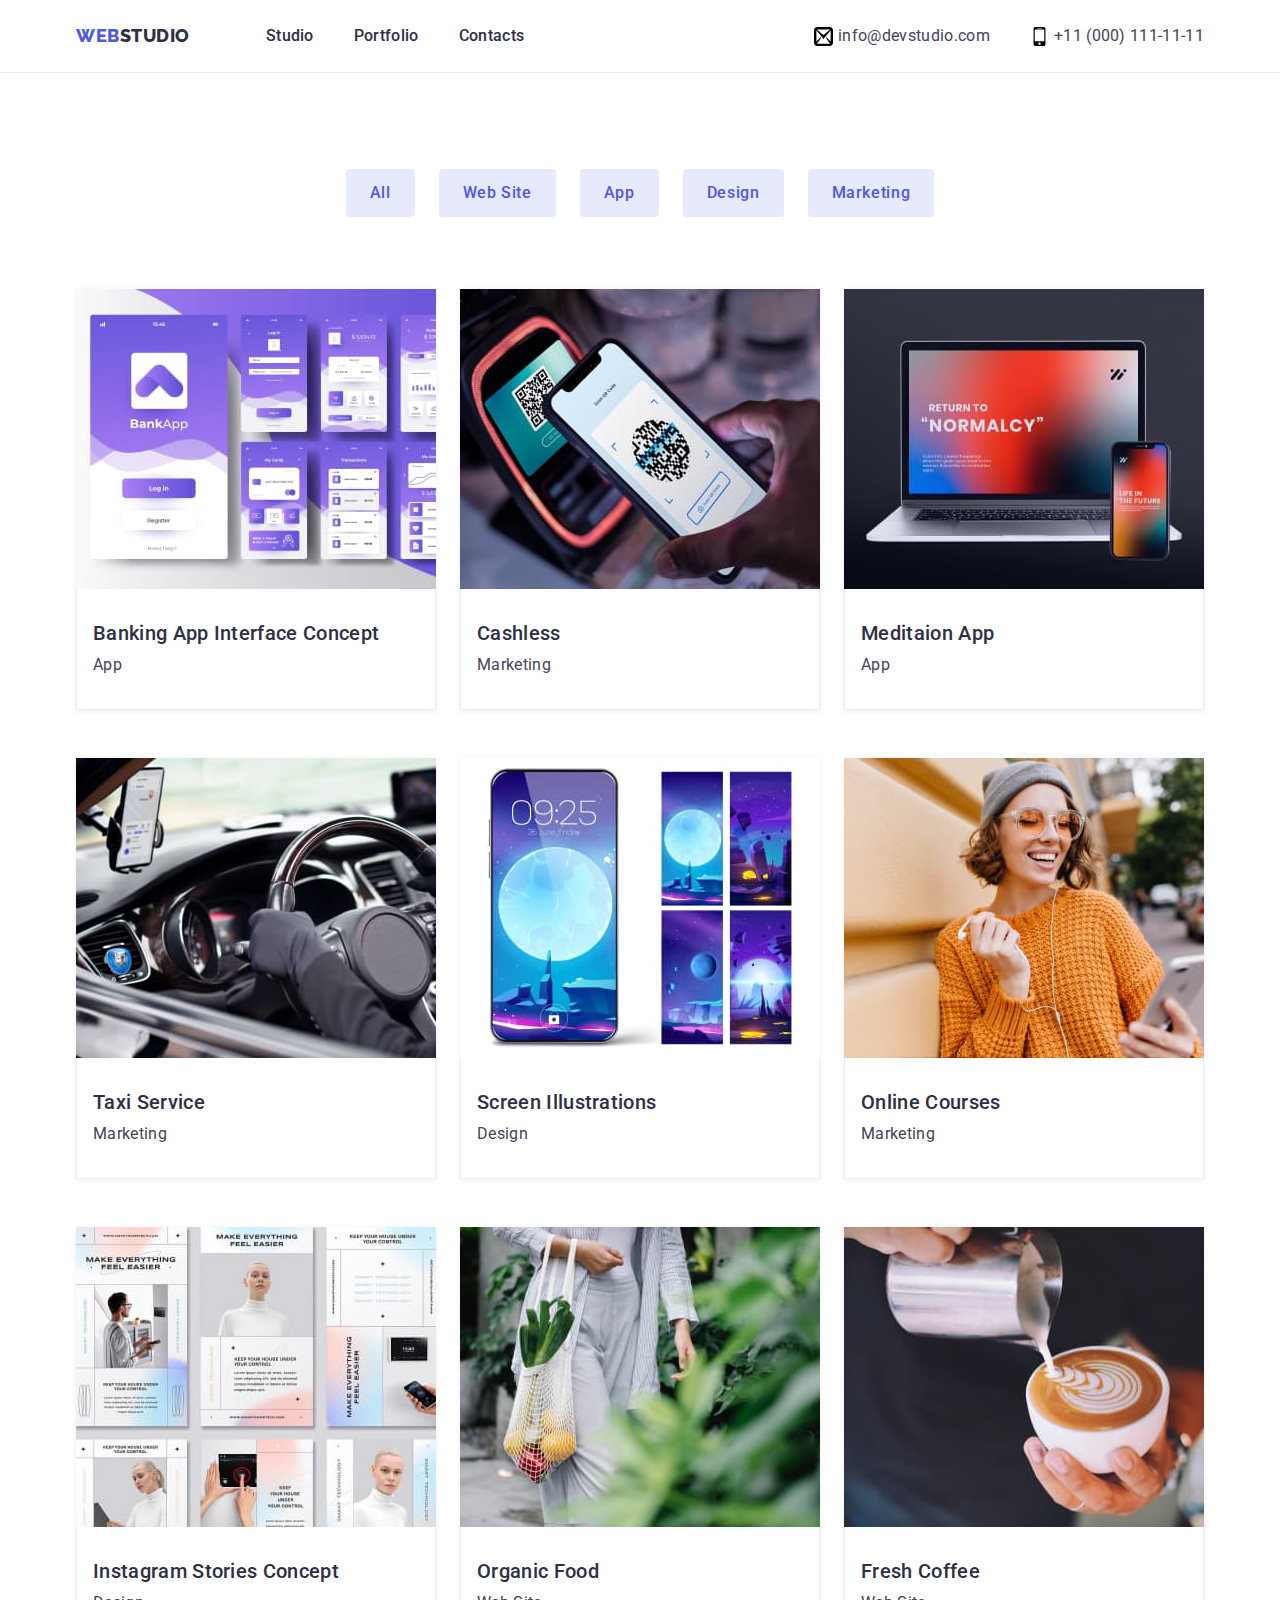
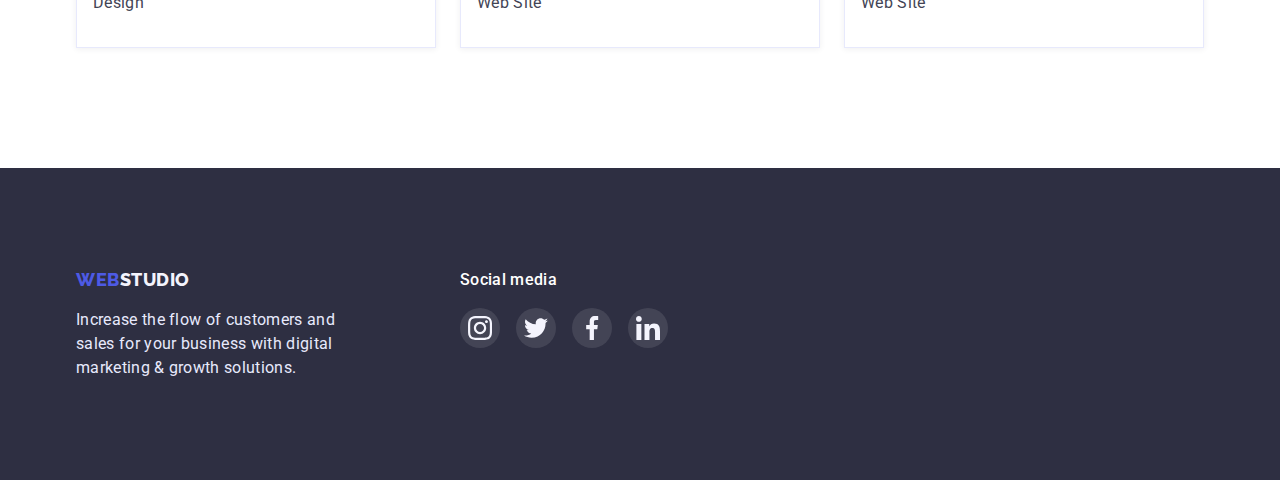
==== portfolio.html @ b141b5d0 "Initial commit" ====
<!DOCTYPE html>
<html lang="en">
  <head>
    <meta charset="UTF-8" />
    <meta http-equiv="X-UA-Compatible" content="IE=edge" />
    <meta name="viewport" content="width=device-width, initial-scale=1.0" />
    <title>Web Studio</title>
    <link rel="icon" href="./images/icon.png" />
    <link rel="preconnect" href="https://fonts.googleapis.com" />
    <link rel="preconnect" href="https://fonts.gstatic.com" crossorigin />
    <link
      href="https://fonts.googleapis.com/css2?family=Raleway:wght@800&family=Roboto:wght@400;500;700&display=swap"
      rel="stylesheet"
    />
    <link
      rel="stylesheet"
      href="https://cdnjs.cloudflare.com/ajax/libs/modern-normalize/1.1.0/modern-normalize.min.css"
    />
    <link rel="stylesheet" href="./css/style.css" />
  </head>
  <body>
    <!--  header  -->
    <header class="header">
      <div class="container header-flex">
        <a href="./index.html" class="logo link"><span>Web</span>Studio</a>
        <nav class="nav">
          <ul class="nav-items list-style">
            <li class="nav-item">
              <a class="nav-link link" href="./index.html">Studio</a>
            </li>
            <li class="nav-item">
              <a class="nav-link link" href="./portfolio.html">Portfolio</a>
            </li>
            <li class="nav-item">
              <a class="nav-link link" href="#">Contacts</a>
            </li>
          </ul>
        </nav>
        <ul class="contacts-items list-style">
          <li class="contacts-item">
            <a
              class="contacts-link link mail"
              href="mailto:info@devstudio.com"
              target="_blank"
              rel=" noopener , nofollow , noreferrer"
            >
              <svg width="19" height="19">
                <use href="./images/icons.svg#icon-contact-mail"></use>
              </svg>
              info@devstudio.com
            </a>
          </li>
          <li class="contacts-item">
            <a class="contacts-link link" href="tel:+110001111111">
              <svg width="19" height="19">
                <use href="./images/icons.svg#icon-contact-mobile"></use>
              </svg>
              +11 (000) 111-11-11
            </a>
          </li>
        </ul>
      </div>
    </header>
    <main>
      <!--  portfolio  -->
      <section class="portfolio">
        <div class="container">
          <h1 class="portfolio-titel" hidden>Portfolio</h1>
          <ul class="portfolio-filter-items list-style">
            <li class="portfolio-filter-item">
              <button class="portfolio-btn basic-btn" type="button">All</button>
            </li>
            <li class="portfolio-filter-item">
              <button class="portfolio-btn basic-btn" type="button">
                Web Site
              </button>
            </li>
            <li class="portfolio-filter-item">
              <button class="portfolio-btn basic-btn" type="button">App</button>
            </li>
            <li class="portfolio-filter-item">
              <button class="portfolio-btn basic-btn" type="button">
                Design
              </button>
            </li>
            <li class="portfolio-filter-item">
              <button class="portfolio-btn basic-btn" type="button">
                Marketing
              </button>
            </li>
          </ul>
          <ul class="portfolio-items list-style">
            <li class="portfolio-item">
              <img
                class="portfolio-img"
                src="./images/portfolio-1.jpg"
                alt="interface"
                width="360"
                height="300"
              />
              <div class="portfolio-box">
                <h2 class="partfolio-name">Banking App Interface Concept</h2>
                <p class="portfolio-filter-name">App</p>
              </div>
            </li>
            <li class="portfolio-item">
              <img
                class="portfolio-img"
                src="./images/portfolio-2.jpg"
                alt="cashless"
                width="360"
                height="300"
              />
              <div class="portfolio-box">
                <h2 class="partfolio-name">Cashless</h2>
                <p class="portfolio-filter-name">Marketing</p>
              </div>
            </li>
            <li class="portfolio-item">
              <img
                class="portfolio-img"
                src="./images/portfolio-3.jpg"
                alt="mediataion app"
                width="360"
                height="300"
              />
              <div class="portfolio-box">
                <h2 class="partfolio-name">Meditaion App</h2>
                <p class="portfolio-filter-name">App</p>
              </div>
            </li>
            <li class="portfolio-item">
              <img
                class="portfolio-img"
                src="./images/portfolio-4.jpg"
                alt="taxi service"
                width="360"
                height="300"
              />
              <div class="portfolio-box">
                <h2 class="partfolio-name">Taxi Service</h2>
                <p class="portfolio-filter-name">Marketing</p>
              </div>
            </li>
            <li class="portfolio-item">
              <img
                class="portfolio-img"
                src="./images/portfolio-5.jpg"
                alt="screen illustration"
                width="360"
                height="300"
              />
              <div class="portfolio-box">
                <h2 class="partfolio-name">Screen Illustrations</h2>
                <p class="portfolio-filter-name">Design</p>
              </div>
            </li>
            <li class="portfolio-item">
              <img
                class="portfolio-img"
                src="./images/portfolio-6.jpg"
                alt="online courses"
                width="360"
                height="300"
              />
              <div class="portfolio-box">
                <h2 class="partfolio-name">Online Courses</h2>
                <p class="portfolio-filter-name">Marketing</p>
              </div>
            </li>
            <li class="portfolio-item">
              <img
                class="portfolio-img"
                src="./images/portfolio-7.jpg"
                alt="stories concept"
                width="360"
                height="300"
              />
              <div class="portfolio-box">
                <h2 class="partfolio-name">Instagram Stories Concept</h2>
                <p class="portfolio-filter-name">Design</p>
              </div>
            </li>
            <li class="portfolio-item">
              <img
                class="portfolio-img"
                src="./images/portfolio-8.jpg"
                alt="organic food"
                width="360"
                height="300"
              />
              <div class="portfolio-box">
                <h2 class="partfolio-name">Organic Food</h2>
                <p class="portfolio-filter-name">Web Site</p>
              </div>
            </li>
            <li class="portfolio-item">
              <img
                class="portfolio-img"
                src="./images/portfolio-9.jpg"
                alt="fresh coffee"
                width="360"
                height="300"
              />
              <div class="portfolio-box">
                <h2 class="partfolio-name">Fresh Coffee</h2>
                <p class="portfolio-filter-name">Web Site</p>
              </div>
            </li>
          </ul>
        </div>
      </section>
    </main>
    <!--  footer  -->
    <footer class="footer">
      <div class="container footer-flex">
        <div class="footer-text">
          <a href="./index.html" class="logo footer-logo link"
            ><span>Web</span>Studio</a
          >
          <p class="footer-info">
            Increase the flow of customers and sales for your business with
            digital marketing & growth solutions.
          </p>
        </div>
        <div class="footer-social-media">
          <p class="footer-titel">Social media</p>
          <ul class="footer-items list-style">
            <li class="footer-item">
              <a
                href=""
                class="footer-link"
                target="_blank"
                rel=" noopener , nofollow , noreferrer"
              >
                <svg height="24" width="24">
                  <use
                    href="./images/icons.svg#icon-social-media-instagram"
                  ></use>
                </svg>
              </a>
            </li>
            <li class="footer-item">
              <a
                href=""
                class="footer-link"
                target="_blank"
                rel=" noopener , nofollow , noreferrer"
              >
                <svg height="24" width="24">
                  <use
                    href="./images/icons.svg#icon-social-media-twitter"
                  ></use>
                </svg>
              </a>
            </li>
            <li class="footer-item">
              <a
                href=""
                class="footer-link"
                target="_blank"
                rel=" noopener , nofollow , noreferrer"
              >
                <svg height="24" width="24">
                  <use
                    href="./images/icons.svg#icon-social-media-facebook"
                  ></use>
                </svg>
              </a>
            </li>
            <li class="footer-item">
              <a
                href=""
                class="footer-link"
                target="_blank"
                rel=" noopener , nofollow , noreferrer"
              >
                <svg height="24" width="24">
                  <use
                    href="./images/icons.svg#icon-social-media-linkedin"
                  ></use>
                </svg>
              </a>
            </li>
          </ul>
        </div>
      </div>
    </footer>
  </body>
</html>
---- css/style.css ----
:root {
  --iris: #4d5ae5;
  --ocean: #404bbf;
  --navy-blue: #2e2f42;
  --green: #31d0aa;
  --slate: #434455;
  --light-slate: #8e8f99;
  --cornflower: #e7e9fc;
  --cloud: #f4f4fd;
  --grey: #2e2f42b2;
}

body {
  font-family: 'Roboto', sans-serif;
  font-weight: 400;
  font-size: 16px;
  line-height: 1.5;
  letter-spacing: 0.02rem;
  color: var(--slate);
}
p,
h1,
h2,
h3,
h4,
h5,
h6 {
  margin: 0;
  padding: 0;
}
img {
  display: block;
  max-width: 100%;
  height: auto;
}
svg {
  display: block;
}
.link {
  text-decoration: none;
}
.list-style {
  list-style: none;
  padding: 0;
  margin: 0;
}
.basic-btn {
  font-family: 'Roboto', sans-serif;
  text-transform: capitalize;
  font-weight: 500;
  font-size: 16px;
  line-height: 1.5;
  letter-spacing: 0.04em;
  border: none;
  border-radius: 4px;
}
.container {
  max-width: 1158px;
  margin: 0 auto;
  padding: 0 15px;
}
/* ==================== HEADER ==================== */
.header {
  background: #fff;
  border-bottom: 1px solid var(--cornflower);
}
.header-flex {
  display: flex;
  justify-content: space-between;
  align-items: center;
}
.logo {
  text-transform: uppercase;
  font-family: 'Raleway', sans-serif;
  font-weight: 800;
  font-size: 18px;
  line-height: 1.33;
  letter-spacing: 0.03em;
  color: var(--navy-blue);
  margin-right: 76px;
}
.logo > span {
  color: var(--iris);
}
.nav {
  flex-grow: 1;
}
.nav-items {
  display: flex;
  gap: 40px;
}
.nav-link {
  text-transform: capitalize;
  font-weight: 500;
  color: var(--navy-blue);
  padding: 24px 0;
  display: block;
}
.nav-link:focus,
.nav-link:hover {
  color: var(--iris);
}
.contacts-items {
  display: flex;
  gap: 40px;
}
.contacts-item {
  display: flex;
}
.tel {
  fill: var(--slate);
}
.contacts-link {
  color: var(--slate);
  display: flex;
  align-items: center;
}
.contacts-link > svg {
  margin-right: 5px;
}
.contacts-link:focus,
.contacts-link:hover {
  color: var(--iris);
}
.contacts-link:focus > svg,
.contacts-link:hover > svg {
  fill: var(--iris);
}
/* ==================== Hero ==================== */
.hero {
  background: var(--navy-blue);
  background: linear-gradient(rgba(46, 47, 66, 0.7), rgba(46, 47, 66, 0.7)),
    url('../images/bg-hero.jpg') no-repeat center/cover;
  margin: 0 auto;
  text-align: center;
  padding: 188px 0;
  max-width: 1440px;
}
.hero-titel {
  font-weight: 700;
  font-size: 56px;
  line-height: 1.07;
  color: #fff;
  margin-bottom: 48px;
}
.hero-btn {
  background: var(--iris);
  color: #fff;
  padding: 16px 32px;
  margin: 0 auto;
  box-shadow: 0px 4px 4px 0px #00000026;
}
.hero-btn:focus,
.hero-btn:hover {
  background: var(--ocean);
  box-shadow: 0px 2px 1px 0px #2e2f4214;

  box-shadow: 0px 1px 1px 0px #2e2f4229;

  box-shadow: 0px 1px 6px 0px #2e2f4214;

  cursor: pointer;
}
/* ==================== Why we? ==================== */
.why-we {
  padding: 120px 0;
}
.why-we-items {
  display: flex;
  justify-content: center;
  gap: 24px;
  flex-wrap: wrap;
}
.why-we-item {
  max-width: 264px;
}
.why-we-item > h3 {
  color: var(--navy-blue);
  font-weight: 500;
  font-size: 20px;
  line-height: 1.2;
  margin-bottom: 8px;
}
.why-we-img {
  display: flex;
  justify-content: center;
  align-items: center;
  background: var(--cloud);
  height: 112px;
  width: 100%;
  border-radius: 4px;
  margin-bottom: 8px;
}
/* ==================== What are we doing ==================== */
.what-are-we-doing {
  padding-bottom: 120px;
}
.what-are-we-doing-titel {
  font-weight: 700;
  font-size: 36px;
  line-height: 1.11;
  color: var(--navy-blue);
  text-align: center;
  margin-bottom: 72px;
}
.what-are-we-doing-items {
  display: flex;
  justify-content: center;
  flex-wrap: wrap;
  gap: 24px;
}
/* ==================== Our Team ==================== */
.our-team {
  background: var(--cloud);
  padding: 120px 0;
}
.our-team-titel {
  font-weight: 700;
  font-size: 36px;
  line-height: 1.11;
  color: var(--navy-blue);
  text-align: center;
  margin-bottom: 72px;
}
.our-team-items {
  display: flex;
  justify-content: center;
  gap: 24px;
  flex-wrap: wrap;
}
.our-team-item {
  text-align: center;
  box-shadow: 0px 2px 1px 0px #2e2f4214, 0px 1px 1px 0px #2e2f4229;
}
.our-team-box {
  padding: 32px 16px;
  background: #fff;
  border-bottom-left-radius: 4px;
  border-bottom-right-radius: 4px;
}
.our-team-name {
  color: var(--navy-blue);
  font-weight: 500;
  font-size: 20px;
  line-height: 1.2;
  margin-bottom: 8px;
}
.our-team-speciality {
  margin-bottom: 8px;
}
.our-team-items-links {
  display: flex;
  justify-content: space-between;
}
.our-team-link {
  display: flex;
  justify-content: center;
  align-items: center;
  width: 40px;
  height: 40px;
  background: var(--iris);
  border-radius: 50%;
}
.our-team-link:hover,
.our-team-link:focus {
  background: var(--ocean);
}
/* ==================== Customers ==================== */
.customers {
  padding: 120px 0;
}
.customers-titel {
  font-weight: 700;
  font-size: 36px;
  line-height: 1.11;
  color: var(--navy-blue);
  text-align: center;
  margin-bottom: 72px;
}
.customers-items {
  display: flex;
  justify-content: center;
  flex-wrap: wrap;
  gap: 24px;
}
.customers-link {
  display: flex;
  justify-content: center;
  align-items: center;
  width: 168px;
  height: 88px;
  border-radius: 5px;
  border: 1px solid var(--light-slate);
}
.customers-link:hover,
.customers-link:focus {
  border: 1px solid var(--ocean);
}
.customers-link > svg {
  fill: var(--light-slate);
}
.customers-link:hover > svg,
.customers-link:focus > svg {
  fill: var(--ocean);
}
/* ==================== Portfolio ==================== */
.portfolio {
  padding: 96px 0 120px;
}
.portfolio-filter-items {
  display: flex;
  justify-content: center;
  gap: 24px;
  margin-bottom: 72px;
}
.portfolio-btn {
  background: var(--cornflower);
  color: var(--iris);
  text-align: center;
  padding: 12px 24px;
}
.portfolio-btn:hover,
.portfolio-btn:focus {
  background: var(--ocean);
  color: #fff;
  cursor: pointer;
}
.portfolio-items {
  display: flex;
  justify-content: center;
  flex-wrap: wrap;
  row-gap: 48px;
  column-gap: 24px;
}
.portfolio-item {
  max-width: 360px;
  box-shadow: 0px 1px 6px 0px #2e2f4214;
}
.portfolio-item:hover,
.portfolio-item:focus {
  box-shadow: 0px 2px 1px 0px #2e2f4214, 0px 1px 1px 0px #2e2f4229,
    0px 1px 6px 0px #2e2f4214;
  cursor: pointer;
}
.portfolio-box {
  padding: 32px 16px;
  border: 1px solid var(--cornflower);
  border-top: none;
}
.partfolio-name {
  color: var(--navy-blue);
  font-weight: 500;
  font-size: 20px;
  line-height: 1.2;
  margin-bottom: 8px;
}
/* ====================  ==================== */
/* ====================  ==================== */
/* ==================== FOOTER ==================== */
.footer {
  background: var(--navy-blue);
  padding: 100px 0;
}
.footer-flex {
  display: flex;
}
.footer-text {
  display: flex;
  flex-direction: column;
  margin-right: 120px;
}
.logo.footer-logo {
  color: var(--cloud);
  margin-bottom: 16px;
  display: inline-block;
}
.footer-info {
  color: var(--cornflower);
  max-width: 264px;
}
.footer-titel {
  font-weight: 500;
  font-size: 16px;
  line-height: 1.5;
  letter-spacing: 0.02em;
  color: #fff;
  margin-bottom: 16px;
}
.footer-items {
  display: flex;
  gap: 16px;
}
.footer-link {
  background: rgba(255, 255, 255, 0.1);
  display: flex;
  justify-content: center;
  align-items: center;
  height: 40px;
  width: 40px;
  border-radius: 50%;
}
.footer-link:hover,
.footer-link:focus {
  background: var(--green);
}
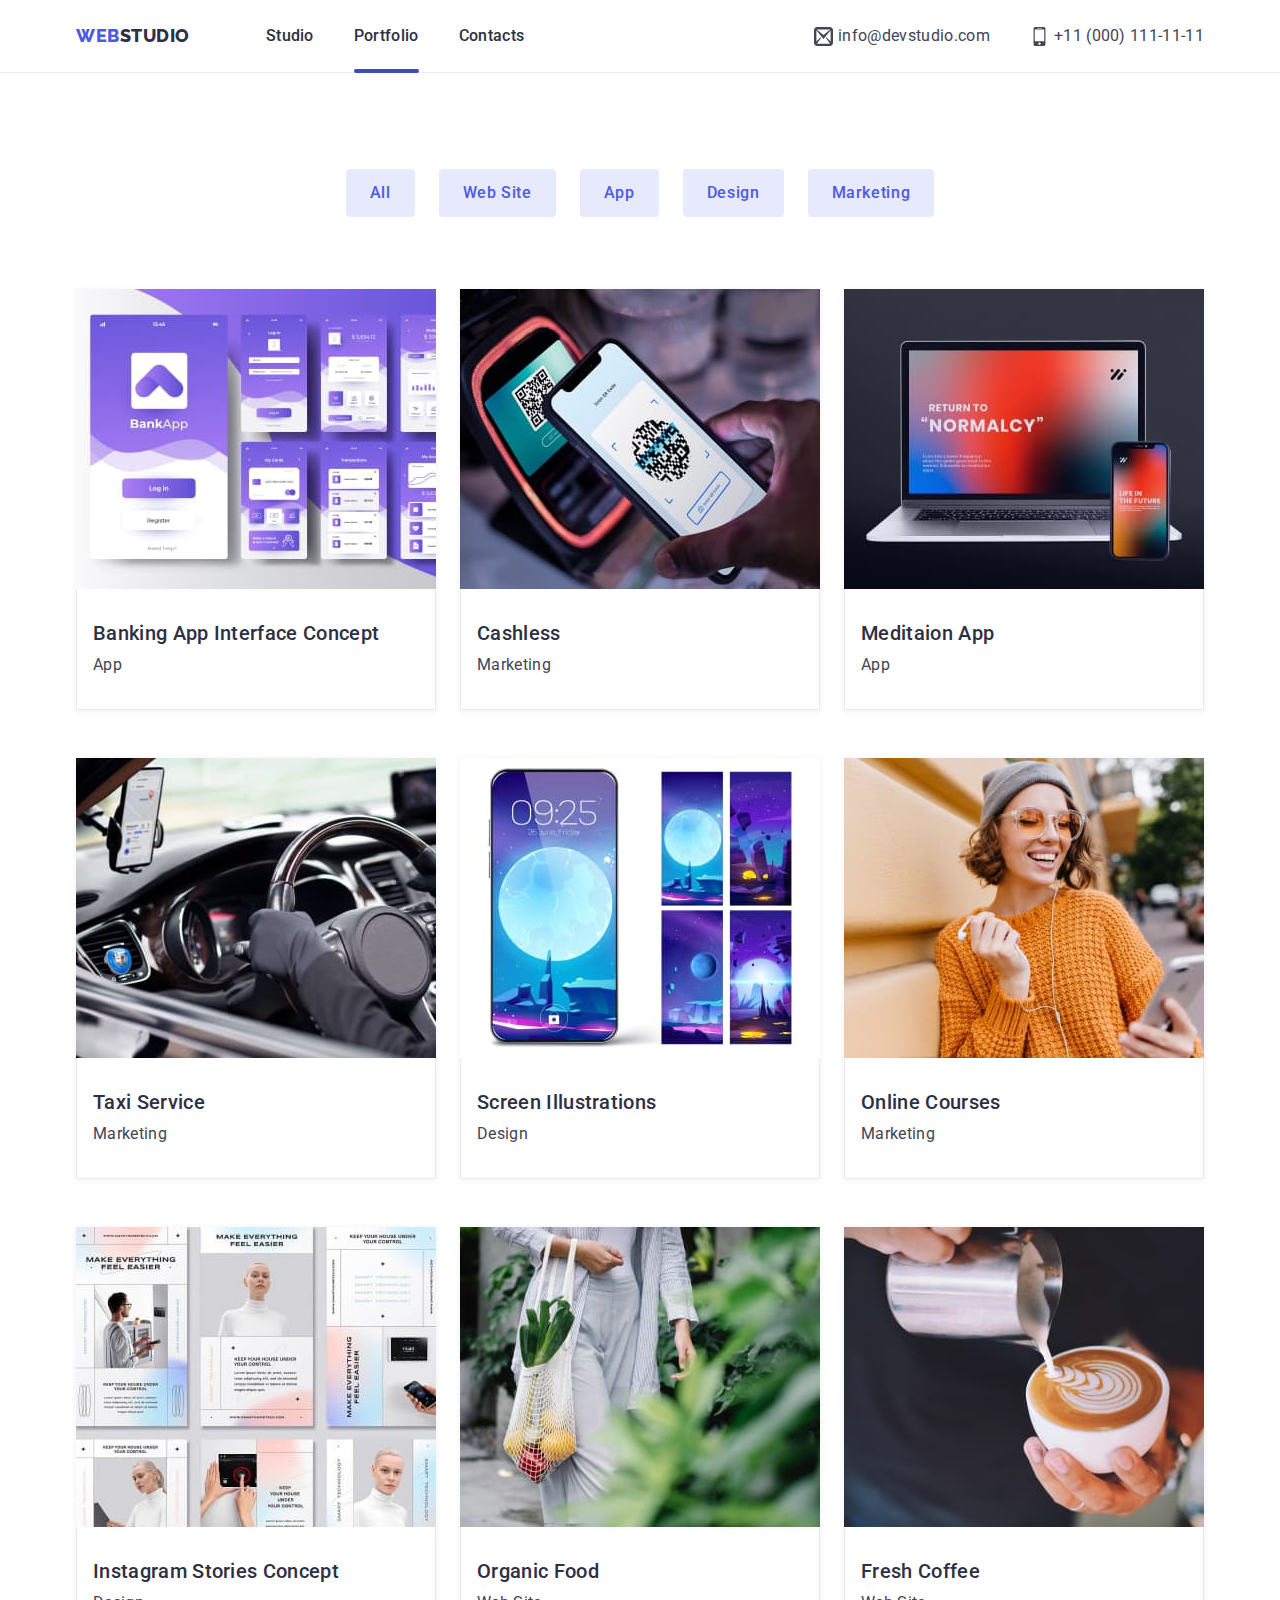
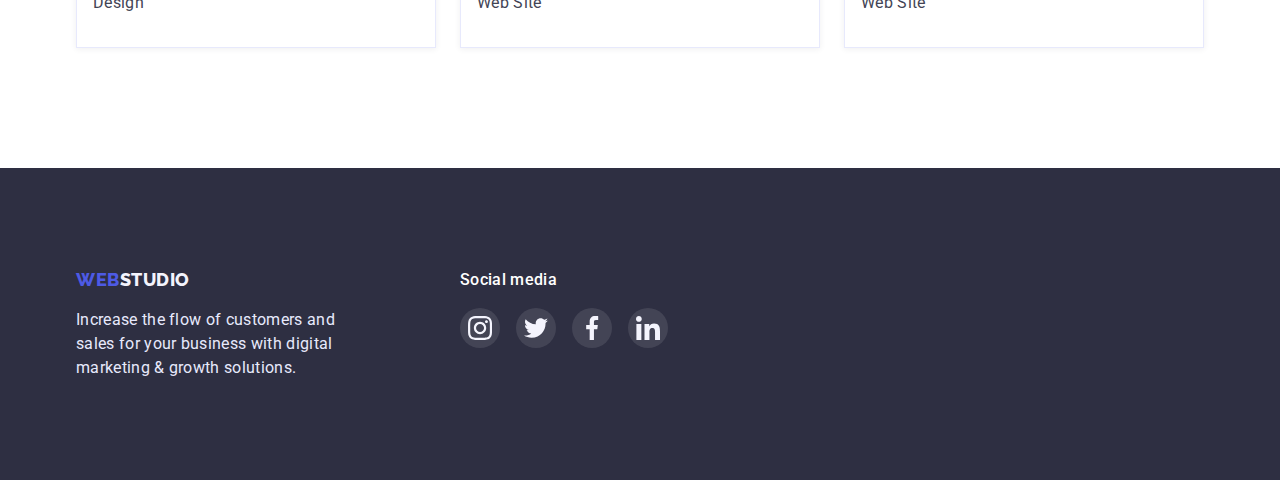
==== commit 65603b42: "works" ====
--- a/portfolio.html
+++ b/portfolio.html
@@ -29,7 +29,9 @@
               <a class="nav-link link" href="./index.html">Studio</a>
             </li>
             <li class="nav-item">
-              <a class="nav-link link" href="./portfolio.html">Portfolio</a>
+              <a class="nav-link link active" href="./portfolio.html"
+                >Portfolio</a
+              >
             </li>
             <li class="nav-item">
               <a class="nav-link link" href="#">Contacts</a>
@@ -234,51 +236,43 @@
                 rel=" noopener , nofollow , noreferrer"
               >
                 <svg height="24" width="24">
-                  <use
-                    href="./images/icons.svg#icon-social-media-instagram"
-                  ></use>
-                </svg>
-              </a>
-            </li>
-            <li class="footer-item">
-              <a
-                href=""
-                class="footer-link"
-                target="_blank"
-                rel=" noopener , nofollow , noreferrer"
-              >
-                <svg height="24" width="24">
-                  <use
-                    href="./images/icons.svg#icon-social-media-twitter"
-                  ></use>
-                </svg>
-              </a>
-            </li>
-            <li class="footer-item">
-              <a
-                href=""
-                class="footer-link"
-                target="_blank"
-                rel=" noopener , nofollow , noreferrer"
-              >
-                <svg height="24" width="24">
-                  <use
-                    href="./images/icons.svg#icon-social-media-facebook"
-                  ></use>
-                </svg>
-              </a>
-            </li>
-            <li class="footer-item">
-              <a
-                href=""
-                class="footer-link"
-                target="_blank"
-                rel=" noopener , nofollow , noreferrer"
-              >
-                <svg height="24" width="24">
-                  <use
-                    href="./images/icons.svg#icon-social-media-linkedin"
-                  ></use>
+                  <use href="./images/icons.svg#icon-instagram"></use>
+                </svg>
+              </a>
+            </li>
+            <li class="footer-item">
+              <a
+                href=""
+                class="footer-link"
+                target="_blank"
+                rel=" noopener , nofollow , noreferrer"
+              >
+                <svg height="24" width="24">
+                  <use href="./images/icons.svg#icon-twitter"></use>
+                </svg>
+              </a>
+            </li>
+            <li class="footer-item">
+              <a
+                href=""
+                class="footer-link"
+                target="_blank"
+                rel=" noopener , nofollow , noreferrer"
+              >
+                <svg height="24" width="24">
+                  <use href="./images/icons.svg#icon-facebook"></use>
+                </svg>
+              </a>
+            </li>
+            <li class="footer-item">
+              <a
+                href=""
+                class="footer-link"
+                target="_blank"
+                rel=" noopener , nofollow , noreferrer"
+              >
+                <svg height="24" width="24">
+                  <use href="./images/icons.svg#icon-linkedin"></use>
                 </svg>
               </a>
             </li>
@@ -286,5 +280,6 @@
         </div>
       </div>
     </footer>
+    <script src="./js/modal.js"></script>
   </body>
 </html>
--- a/css/style.css
+++ b/css/style.css
@@ -8,6 +8,7 @@
   --cornflower: #e7e9fc;
   --cloud: #f4f4fd;
   --grey: #2e2f42b2;
+  --time-distribution: cubic-bezier(0.4, 0, 0.2, 1);
 }
 
 body {
@@ -30,8 +31,10 @@
 }
 img {
   display: block;
-  max-width: 100%;
-  height: auto;
+  width: 100%;
+}
+button {
+  cursor: pointer;
 }
 svg {
   display: block;
@@ -90,16 +93,36 @@
   gap: 40px;
 }
 .nav-link {
+  position: relative;
   text-transform: capitalize;
   font-weight: 500;
   color: var(--navy-blue);
   padding: 24px 0;
   display: block;
+  transition: color 250ms var(--time-distribution);
 }
 .nav-link:focus,
 .nav-link:hover {
   color: var(--iris);
 }
+.nav-link::after,
+.nav-link::after {
+  content: '';
+  position: absolute;
+  bottom: -1px;
+  left: 0;
+  height: 4px;
+  width: 100%;
+  border-radius: 4px;
+  background-color: var(--ocean);
+  transform: scale(0);
+  transition: transform 250ms var(--time-distribution);
+}
+.active::after,
+.nav-link:focus::after,
+.nav-link:hover::after {
+  transform: scale(1);
+}
 .contacts-items {
   display: flex;
   gap: 40px;
@@ -114,9 +137,12 @@
   color: var(--slate);
   display: flex;
   align-items: center;
+  transition: color 250ms var(--time-distribution);
 }
 .contacts-link > svg {
   margin-right: 5px;
+  fill: var(--slate);
+  transition: fill 250ms var(--time-distribution);
 }
 .contacts-link:focus,
 .contacts-link:hover {
@@ -140,26 +166,24 @@
   font-weight: 700;
   font-size: 56px;
   line-height: 1.07;
+  margin-bottom: 48px;
+
   color: #fff;
-  margin-bottom: 48px;
 }
 .hero-btn {
-  background: var(--iris);
+  background-color: var(--iris);
   color: #fff;
   padding: 16px 32px;
   margin: 0 auto;
   box-shadow: 0px 4px 4px 0px #00000026;
+  transition: background-color 250ms var(--time-distribution),
+    box-shadow 250ms var(--time-distribution);
 }
 .hero-btn:focus,
 .hero-btn:hover {
-  background: var(--ocean);
-  box-shadow: 0px 2px 1px 0px #2e2f4214;
-
-  box-shadow: 0px 1px 1px 0px #2e2f4229;
-
-  box-shadow: 0px 1px 6px 0px #2e2f4214;
-
-  cursor: pointer;
+  background-color: var(--ocean);
+  box-shadow: 0px 2px 1px 0px #2e2f4214, 0px 1px 1px 0px #2e2f4229,
+    0px 1px 6px 0px #2e2f4214;
 }
 /* ==================== Why we? ==================== */
 .why-we {
@@ -323,7 +347,6 @@
 .portfolio-btn:focus {
   background: var(--ocean);
   color: #fff;
-  cursor: pointer;
 }
 .portfolio-items {
   display: flex;
